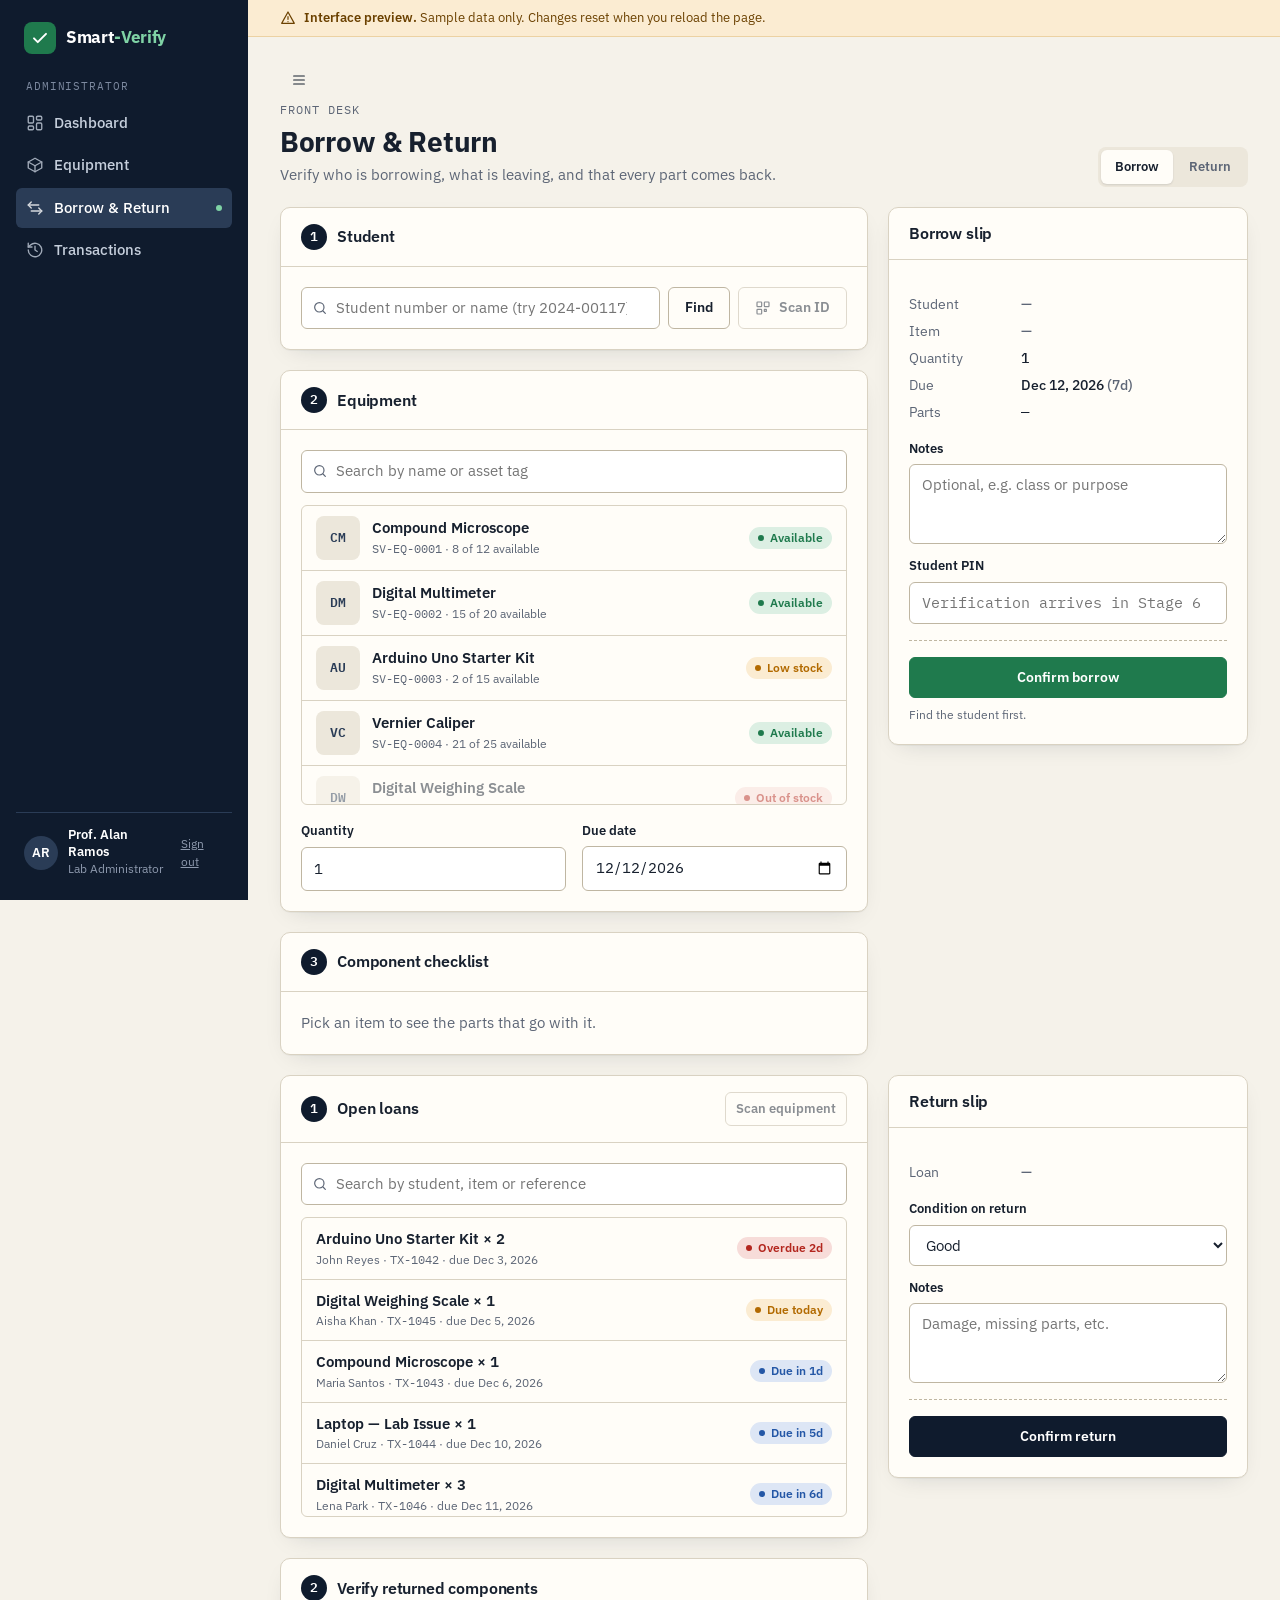
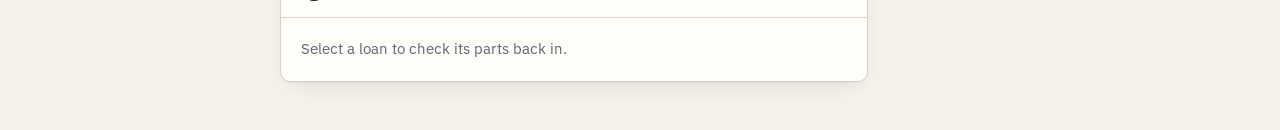
==== borrow.html @ 29c03473 "Initial commit via Netlify [skip ci]" ====
<!doctype html>
<html lang="en">
<head>
  <meta charset="utf-8">
  <meta name="viewport" content="width=device-width, initial-scale=1">
  <title>Borrow &amp; Return · Smart-Verify</title>
  <link rel="preconnect" href="https://fonts.googleapis.com">
  <link rel="preconnect" href="https://fonts.gstatic.com" crossorigin>
  <link rel="stylesheet" href="https://fonts.googleapis.com/css2?family=IBM+Plex+Mono:wght@400;500;600&family=IBM+Plex+Sans:wght@400;500;600;700&display=swap">
  <link rel="stylesheet" href="css/styles.css">
</head>
<body>
  <div class="app">
    <aside class="sidebar" id="sidebar"></aside>

    <div class="main">
      <header class="page-head">
        <div>
          <button class="btn btn-ghost btn-sm menu-toggle" type="button" aria-label="Open menu"></button>
          <p class="eyebrow">Front desk</p>
          <h1>Borrow &amp; Return</h1>
          <p>Verify who is borrowing, what is leaving, and that every part comes back.</p>
        </div>
        <div class="segmented" role="tablist" aria-label="Mode">
          <button type="button" role="tab" aria-selected="true" data-mode="borrow">Borrow</button>
          <button type="button" role="tab" aria-selected="false" data-mode="return">Return</button>
        </div>
      </header>

      <main class="content">
        <!-- BORROW -->
        <section class="workflow" id="borrow-panel" role="tabpanel">
          <div class="steps">
            <div class="card">
              <div class="card-head"><div class="title-row"><span class="step-num">1</span><h2>Student</h2></div></div>
              <div class="card-body">
                <div class="lookup-row">
                  <div class="input-icon">
                    <svg viewBox="0 0 24 24" fill="none" stroke="currentColor" stroke-width="1.8" stroke-linecap="round" aria-hidden="true"><circle cx="11" cy="11" r="7"/><path d="M20 20l-3.5-3.5"/></svg>
                    <label class="visually-hidden" for="student-search">Student number or name</label>
                    <input class="input" id="student-search" list="student-options" placeholder="Student number or name (try 2024-00117)" autocomplete="off">
                    <datalist id="student-options"></datalist>
                  </div>
                  <button class="btn" type="button" id="find-student">Find</button>
                  <button class="btn" type="button" disabled title="QR scanning arrives in Stage 6">
                    <svg viewBox="0 0 24 24" fill="none" stroke="currentColor" stroke-width="1.8" stroke-linecap="round" stroke-linejoin="round" aria-hidden="true"><rect x="3" y="3" width="7" height="7" rx="1"/><rect x="14" y="3" width="7" height="7" rx="1"/><rect x="3" y="14" width="7" height="7" rx="1"/><path d="M14 14h3v3h-3z"/></svg>
                    Scan ID
                  </button>
                </div>
                <div id="student-result"></div>
              </div>
            </div>

            <div class="card">
              <div class="card-head"><div class="title-row"><span class="step-num">2</span><h2>Equipment</h2></div></div>
              <div class="card-body">
                <div class="input-icon">
                  <svg viewBox="0 0 24 24" fill="none" stroke="currentColor" stroke-width="1.8" stroke-linecap="round" aria-hidden="true"><circle cx="11" cy="11" r="7"/><path d="M20 20l-3.5-3.5"/></svg>
                  <label class="visually-hidden" for="equip-search">Search equipment</label>
                  <input class="input" id="equip-search" placeholder="Search by name or asset tag" autocomplete="off">
                </div>
                <div class="pick-list"><ul class="list" id="equip-pick" role="listbox" aria-label="Equipment"></ul></div>
                <div class="form-grid" style="margin-top:16px">
                  <div class="field">
                    <label for="qty">Quantity</label>
                    <input class="input mono" id="qty" type="number" min="1" value="1">
                  </div>
                  <div class="field">
                    <label for="due">Due date</label>
                    <input class="input" id="due" type="date">
                  </div>
                </div>
              </div>
            </div>

            <div class="card">
              <div class="card-head"><div class="title-row"><span class="step-num">3</span><h2>Component checklist</h2></div><span class="muted" id="check-count"></span></div>
              <div class="card-body">
                <p class="muted" id="checklist-empty">Pick an item to see the parts that go with it.</p>
                <ul class="checklist" id="checklist-out"></ul>
              </div>
            </div>
          </div>

          <aside class="card summary">
            <div class="card-head"><h2>Borrow slip</h2></div>
            <div class="card-body">
              <dl class="kv" id="slip"></dl>
              <div class="field" style="margin-top:16px">
                <label for="notes">Notes</label>
                <textarea class="textarea" id="notes" placeholder="Optional, e.g. class or purpose"></textarea>
              </div>
              <div class="field" style="margin-top:12px">
                <label for="pin">Student PIN</label>
                <input class="input mono" id="pin" type="password" inputmode="numeric" placeholder="Verification arrives in Stage 6" disabled>
              </div>
              <div class="ticket">
                <button class="btn btn-green btn-block" type="button" id="confirm-borrow">Confirm borrow</button>
                <p class="hint muted" id="borrow-hint" style="margin-top:8px;font-size:12px"></p>
              </div>
            </div>
          </aside>
        </section>

        <!-- RETURN -->
        <section class="workflow" id="return-panel" role="tabpanel" hidden>
          <div class="steps">
            <div class="card">
              <div class="card-head">
                <div class="title-row"><span class="step-num">1</span><h2>Open loans</h2></div>
                <button class="btn btn-sm" type="button" disabled title="QR scanning arrives in Stage 6">Scan equipment</button>
              </div>
              <div class="card-body">
                <div class="input-icon">
                  <svg viewBox="0 0 24 24" fill="none" stroke="currentColor" stroke-width="1.8" stroke-linecap="round" aria-hidden="true"><circle cx="11" cy="11" r="7"/><path d="M20 20l-3.5-3.5"/></svg>
                  <label class="visually-hidden" for="loan-search">Search loans</label>
                  <input class="input" id="loan-search" placeholder="Search by student, item or reference" autocomplete="off">
                </div>
                <div class="pick-list"><ul class="list" id="loan-pick" role="listbox" aria-label="Open loans"></ul></div>
              </div>
            </div>

            <div class="card">
              <div class="card-head"><div class="title-row"><span class="step-num">2</span><h2>Verify returned components</h2></div><span class="muted" id="return-count"></span></div>
              <div class="card-body">
                <p class="muted" id="return-empty">Select a loan to check its parts back in.</p>
                <ul class="checklist" id="checklist-in"></ul>
              </div>
            </div>
          </div>

          <aside class="card summary">
            <div class="card-head"><h2>Return slip</h2></div>
            <div class="card-body">
              <dl class="kv" id="return-slip"></dl>
              <div class="field" style="margin-top:16px">
                <label for="return-condition">Condition on return</label>
                <select class="select" id="return-condition"><option>Good</option><option>Fair</option><option>Needs repair</option></select>
              </div>
              <div class="field" style="margin-top:12px">
                <label for="return-notes">Notes</label>
                <textarea class="textarea" id="return-notes" placeholder="Damage, missing parts, etc."></textarea>
              </div>
              <div class="ticket">
                <button class="btn btn-primary btn-block" type="button" id="confirm-return">Confirm return</button>
              </div>
            </div>
          </aside>
        </section>
      </main>
    </div>
  </div>

  <script type="module" src="js/pages/borrow.js"></script>
</body>
</html>
---- css/styles.css ----
/* ==========================================================================
   Smart-Verify — shared stylesheet
   One file for every page. Sections:
   1. Design tokens   2. Base   3. App shell (sidebar + topbar)
   4. Components (buttons, cards, tags, forms, tables, modal, toast)
   5. Page-specific   6. Sign-in page   7. Responsive
   ========================================================================== */

/* 1. Design tokens -------------------------------------------------------- */
:root {
  --ink: #0f1b2d;
  --ink-2: #1b2a40;
  --ink-3: #2a3c56;
  --paper: #f5f2ea;
  --paper-2: #ece7db;
  --card: #fffdf8;
  --line: #d9d2c2;
  --line-strong: #bfb6a2;
  --text: #17202e;
  --muted: #5d6676;

  --green: #1f7a4d;
  --green-soft: #dcefe3;
  --amber: #b26a00;
  --amber-soft: #fbecd2;
  --red: #b3261e;
  --red-soft: #f7dcd9;
  --blue: #2457a6;
  --blue-soft: #dde6f5;

  --radius: 10px;
  --radius-sm: 6px;
  --shadow: 0 1px 0 rgba(15, 27, 45, 0.04), 0 8px 24px -12px rgba(15, 27, 45, 0.18);

  --font-sans: "IBM Plex Sans", system-ui, -apple-system, "Segoe UI", sans-serif;
  --font-mono: "IBM Plex Mono", ui-monospace, "SFMono-Regular", Menlo, monospace;
}

/* 2. Base ------------------------------------------------------------------ */
*,
*::before,
*::after { box-sizing: border-box; }

html, body { margin: 0; }

body {
  font-family: var(--font-sans);
  font-size: 15px;
  line-height: 1.5;
  color: var(--text);
  background: var(--paper);
  -webkit-font-smoothing: antialiased;
}

h1, h2, h3, h4 { margin: 0; line-height: 1.2; letter-spacing: -0.01em; }
p { margin: 0; }
a { color: var(--blue); }
img { max-width: 100%; display: block; }
button, input, select, textarea { font: inherit; color: inherit; }

.mono { font-family: var(--font-mono); }
.muted { color: var(--muted); }
.visually-hidden {
  position: absolute; width: 1px; height: 1px; overflow: hidden;
  clip: rect(0 0 0 0); white-space: nowrap;
}

:focus-visible { outline: 2px solid var(--blue); outline-offset: 2px; }

/* 3. App shell ------------------------------------------------------------- */
.app {
  display: grid;
  grid-template-columns: 248px 1fr;
  min-height: 100vh;
}

.sidebar {
  background: var(--ink);
  color: #d6dde8;
  padding: 22px 16px;
  display: flex;
  flex-direction: column;
  gap: 24px;
  position: sticky;
  top: 0;
  height: 100vh;
}

.brand {
  display: flex;
  align-items: center;
  gap: 10px;
  color: #fff;
  text-decoration: none;
  padding: 0 8px;
}
.brand-mark {
  width: 32px; height: 32px;
  border-radius: 8px;
  background: var(--green);
  display: grid; place-items: center;
  flex-shrink: 0;
}
.brand-mark svg { width: 18px; height: 18px; }
.brand-name { font-weight: 700; font-size: 17px; letter-spacing: -0.02em; }
.brand-name span { color: #7fd3a5; }

.nav { display: flex; flex-direction: column; gap: 2px; }
.nav-label {
  font-family: var(--font-mono);
  font-size: 11px;
  text-transform: uppercase;
  letter-spacing: 0.08em;
  color: #7d8aa0;
  padding: 0 10px 6px;
}
.nav a {
  display: flex;
  align-items: center;
  gap: 10px;
  padding: 9px 10px;
  border-radius: var(--radius-sm);
  color: #c6cfdc;
  text-decoration: none;
  font-weight: 500;
}
.nav a svg { width: 18px; height: 18px; opacity: 0.8; }
.nav a:hover { background: var(--ink-2); color: #fff; }
.nav a[aria-current="page"] { background: var(--ink-3); color: #fff; }
.nav a[aria-current="page"]::after {
  content: ""; margin-left: auto;
  width: 6px; height: 6px; border-radius: 50%; background: #7fd3a5;
}

.sidebar-foot {
  margin-top: auto;
  border-top: 1px solid var(--ink-3);
  padding: 14px 8px 0;
  display: flex;
  align-items: center;
  gap: 10px;
}
.avatar {
  width: 34px; height: 34px; border-radius: 50%;
  background: var(--ink-3); color: #fff;
  display: grid; place-items: center;
  font-weight: 600; font-size: 13px; flex-shrink: 0;
}
.sidebar-foot .who { font-size: 13px; line-height: 1.3; min-width: 0; }
.sidebar-foot .who strong { display: block; color: #fff; font-weight: 600; }
.sidebar-foot .who span { color: #8d99ad; font-size: 12px; }
.sidebar-foot a { margin-left: auto; color: #8d99ad; font-size: 12px; }

.main { min-width: 0; display: flex; flex-direction: column; }

.preview-banner {
  background: var(--amber-soft);
  color: #6b4100;
  border-bottom: 1px solid #ecd2a3;
  padding: 8px 32px;
  font-size: 13px;
  display: flex;
  align-items: center;
  gap: 8px;
}
.preview-banner strong { font-weight: 600; }

.page-head {
  padding: 28px 32px 20px;
  display: flex;
  align-items: flex-end;
  justify-content: space-between;
  gap: 16px;
  flex-wrap: wrap;
}
.eyebrow {
  font-family: var(--font-mono);
  font-size: 12px;
  text-transform: uppercase;
  letter-spacing: 0.08em;
  color: var(--muted);
  margin-bottom: 6px;
}
.page-head h1 { font-size: 28px; font-weight: 700; }
.page-head p { color: var(--muted); margin-top: 6px; max-width: 60ch; }
.page-actions { display: flex; gap: 8px; flex-wrap: wrap; }

.content { padding: 0 32px 48px; display: grid; gap: 20px; }

.menu-toggle { display: none; }

/* 4. Components ------------------------------------------------------------ */

/* Buttons */
.btn {
  display: inline-flex;
  align-items: center;
  justify-content: center;
  gap: 8px;
  padding: 9px 16px;
  border-radius: var(--radius-sm);
  border: 1px solid var(--line-strong);
  background: var(--card);
  color: var(--text);
  font-weight: 600;
  font-size: 14px;
  cursor: pointer;
  text-decoration: none;
  white-space: nowrap;
  transition: background 0.15s, border-color 0.15s, transform 0.05s;
}
.btn:hover { background: var(--paper-2); }
.btn:active { transform: translateY(1px); }
.btn svg { width: 16px; height: 16px; }
.btn-primary { background: var(--ink); border-color: var(--ink); color: #fff; }
.btn-primary:hover { background: var(--ink-3); }
.btn-green { background: var(--green); border-color: var(--green); color: #fff; }
.btn-green:hover { background: #18643f; }
.btn-danger { color: var(--red); border-color: #e2b4b0; }
.btn-danger:hover { background: var(--red-soft); }
.btn-ghost { background: transparent; border-color: transparent; }
.btn-ghost:hover { background: var(--paper-2); }
.btn-sm { padding: 6px 10px; font-size: 13px; }
.btn-block { width: 100%; }
.btn[disabled] { opacity: 0.5; cursor: not-allowed; }

/* Cards */
.card {
  background: var(--card);
  border: 1px solid var(--line);
  border-radius: var(--radius);
  box-shadow: var(--shadow);
}
.card-head {
  padding: 16px 20px;
  border-bottom: 1px solid var(--line);
  display: flex;
  align-items: center;
  justify-content: space-between;
  gap: 12px;
}
.card-head h2 { font-size: 16px; font-weight: 600; }
.card-body { padding: 20px; }
.card-body.flush { padding: 0; }

/* Tags / status pills */
.tag {
  display: inline-flex;
  align-items: center;
  gap: 6px;
  padding: 2px 9px;
  border-radius: 999px;
  font-size: 12px;
  font-weight: 600;
  white-space: nowrap;
  background: var(--paper-2);
  color: var(--muted);
}
.tag::before { content: ""; width: 6px; height: 6px; border-radius: 50%; background: currentColor; }
.tag.green { background: var(--green-soft); color: var(--green); }
.tag.amber { background: var(--amber-soft); color: var(--amber); }
.tag.red { background: var(--red-soft); color: var(--red); }
.tag.blue { background: var(--blue-soft); color: var(--blue); }
.tag.plain::before { display: none; }

.code-tag {
  font-family: var(--font-mono);
  font-size: 12px;
  padding: 2px 7px;
  border: 1px dashed var(--line-strong);
  border-radius: 4px;
  color: var(--ink-3);
  background: var(--paper);
  white-space: nowrap;
}

/* Stat tiles */
.stats { display: grid; grid-template-columns: repeat(4, minmax(0, 1fr)); gap: 16px; }
.stat { padding: 18px 20px; }
.stat-label { font-size: 13px; color: var(--muted); font-weight: 500; }
.stat-value {
  font-family: var(--font-mono);
  font-size: 32px;
  font-weight: 600;
  margin-top: 6px;
  letter-spacing: -0.02em;
}
.stat-note { font-size: 12px; color: var(--muted); margin-top: 2px; }
.stat.alert .stat-value { color: var(--red); }

/* Forms */
.field { display: grid; gap: 6px; }
.field label, .field .label { font-size: 13px; font-weight: 600; }
.field .hint { font-size: 12px; color: var(--muted); }
.input, .select, .textarea {
  width: 100%;
  padding: 9px 12px;
  border: 1px solid var(--line-strong);
  border-radius: var(--radius-sm);
  background: #fff;
}
.input:focus, .select:focus, .textarea:focus {
  outline: none;
  border-color: var(--blue);
  box-shadow: 0 0 0 3px var(--blue-soft);
}
.textarea { min-height: 80px; resize: vertical; }
.form-grid { display: grid; grid-template-columns: repeat(2, minmax(0, 1fr)); gap: 16px; }
.form-grid .span-2 { grid-column: span 2; }

.input-icon { position: relative; }
.input-icon svg {
  position: absolute; left: 11px; top: 50%; transform: translateY(-50%);
  width: 16px; height: 16px; color: var(--muted); pointer-events: none;
}
.input-icon .input { padding-left: 34px; }

.toolbar { display: flex; gap: 10px; flex-wrap: wrap; align-items: center; }
.toolbar .input-icon { flex: 1 1 260px; }
.toolbar .select { width: auto; min-width: 160px; }

/* Segmented control */
.segmented {
  display: inline-flex;
  background: var(--paper-2);
  border-radius: 8px;
  padding: 3px;
  gap: 2px;
}
.segmented button {
  border: 0;
  background: transparent;
  padding: 7px 14px;
  border-radius: 6px;
  font-weight: 600;
  font-size: 13px;
  color: var(--muted);
  cursor: pointer;
}
.segmented button[aria-pressed="true"],
.segmented button[aria-selected="true"] {
  background: var(--card);
  color: var(--text);
  box-shadow: 0 1px 2px rgba(15, 27, 45, 0.12);
}

/* Checklist */
.checklist { list-style: none; margin: 0; padding: 0; display: grid; gap: 6px; }
.checklist label {
  display: flex;
  align-items: center;
  gap: 10px;
  padding: 9px 12px;
  border: 1px solid var(--line);
  border-radius: var(--radius-sm);
  background: #fff;
  cursor: pointer;
}
.checklist input { width: 16px; height: 16px; accent-color: var(--green); }
.checklist label:has(input:checked) { border-color: #a9d6bc; background: var(--green-soft); }

/* Tables */
.table-wrap { overflow-x: auto; }
.table { width: 100%; border-collapse: collapse; font-size: 14px; }
.table th {
  text-align: left;
  font-family: var(--font-mono);
  font-size: 11px;
  font-weight: 500;
  text-transform: uppercase;
  letter-spacing: 0.06em;
  color: var(--muted);
  padding: 10px 20px;
  border-bottom: 1px solid var(--line);
  background: var(--paper);
  white-space: nowrap;
}
.table td { padding: 12px 20px; border-bottom: 1px solid var(--line); vertical-align: middle; }
.table tr:last-child td { border-bottom: 0; }
.table tbody tr:hover { background: #faf7ef; }
.cell-main { font-weight: 600; }
.cell-sub { font-size: 12px; color: var(--muted); }

/* Lists */
.list { list-style: none; margin: 0; padding: 0; }
.list li {
  display: flex;
  align-items: center;
  gap: 12px;
  padding: 12px 20px;
  border-bottom: 1px solid var(--line);
}
.list li:last-child { border-bottom: 0; }
.list .grow { flex: 1; min-width: 0; }

.empty {
  padding: 36px 20px;
  text-align: center;
  color: var(--muted);
}

/* Equipment thumbnails (initials when no photo) */
.thumb {
  width: 44px; height: 44px; border-radius: 8px;
  background: var(--paper-2);
  display: grid; place-items: center;
  font-family: var(--font-mono);
  font-weight: 600; font-size: 13px; color: var(--ink-3);
  flex-shrink: 0;
  overflow: hidden;
}
.thumb img { width: 100%; height: 100%; object-fit: cover; }

/* Modal (native <dialog>) */
dialog.modal {
  border: 0;
  padding: 0;
  border-radius: 14px;
  width: min(640px, calc(100vw - 32px));
  max-height: calc(100vh - 48px);
  background: var(--card);
  color: var(--text);
  box-shadow: 0 30px 80px -20px rgba(15, 27, 45, 0.45);
}
dialog.modal::backdrop { background: rgba(15, 27, 45, 0.45); }
.modal-head {
  padding: 18px 22px;
  border-bottom: 1px solid var(--line);
  display: flex; align-items: center; justify-content: space-between; gap: 12px;
}
.modal-head h2 { font-size: 18px; }
.modal-body { padding: 22px; display: grid; gap: 16px; }
.modal-foot {
  padding: 14px 22px;
  border-top: 1px solid var(--line);
  display: flex; justify-content: flex-end; gap: 8px;
  background: var(--paper);
}
.icon-btn {
  border: 0; background: transparent; cursor: pointer;
  width: 32px; height: 32px; border-radius: 6px;
  display: grid; place-items: center; color: var(--muted);
}
.icon-btn:hover { background: var(--paper-2); color: var(--text); }
.icon-btn svg { width: 18px; height: 18px; }

/* Toast */
.toast-stack {
  position: fixed; bottom: 20px; right: 20px;
  display: grid; gap: 8px; z-index: 100;
}
.toast {
  background: var(--ink);
  color: #fff;
  padding: 12px 16px;
  border-radius: 8px;
  font-size: 14px;
  box-shadow: var(--shadow);
  max-width: 360px;
  animation: toast-in 0.2s ease-out;
}
.toast.success { border-left: 4px solid #7fd3a5; }
.toast.error { border-left: 4px solid #f28b82; }
@keyframes toast-in { from { opacity: 0; transform: translateY(8px); } }

/* 5. Page-specific --------------------------------------------------------- */

/* Dashboard */
.grid-2 { display: grid; grid-template-columns: 1.4fr 1fr; gap: 20px; align-items: start; }
.quick-actions { display: grid; grid-template-columns: repeat(3, 1fr); gap: 12px; }
.quick-action {
  display: grid; gap: 4px;
  padding: 16px;
  border: 1px solid var(--line);
  border-radius: var(--radius);
  background: var(--card);
  text-decoration: none;
  color: var(--text);
  transition: border-color 0.15s, transform 0.15s;
}
.quick-action:hover { border-color: var(--ink); transform: translateY(-1px); }
.quick-action strong { font-size: 14px; }
.quick-action span { font-size: 12px; color: var(--muted); }
.quick-action svg { width: 22px; height: 22px; color: var(--green); margin-bottom: 6px; }

.meter { height: 6px; background: var(--paper-2); border-radius: 999px; overflow: hidden; width: 90px; }
.meter > i { display: block; height: 100%; background: var(--green); border-radius: inherit; }
.meter.low > i { background: var(--amber); }
.meter.empty-stock > i { background: var(--red); }

/* Equipment grid */
.equip-grid {
  display: grid;
  grid-template-columns: repeat(auto-fill, minmax(240px, 1fr));
  gap: 16px;
}
.equip-card {
  display: flex; flex-direction: column;
  overflow: hidden;
  cursor: pointer;
  text-align: left;
  padding: 0;
  transition: border-color 0.15s, transform 0.15s;
}
.equip-card:hover { border-color: var(--ink-3); transform: translateY(-2px); }
.equip-photo {
  aspect-ratio: 16 / 10;
  background:
    repeating-linear-gradient(135deg, transparent 0 10px, rgba(15,27,45,0.035) 10px 11px),
    var(--paper-2);
  display: grid; place-items: center;
  font-family: var(--font-mono);
  font-size: 28px; font-weight: 600; color: var(--line-strong);
  position: relative;
}
.equip-photo img { width: 100%; height: 100%; object-fit: cover; position: absolute; inset: 0; }
.equip-photo .tag { position: absolute; top: 10px; left: 10px; }
.equip-info { padding: 14px 16px 16px; display: grid; gap: 8px; flex: 1; }
.equip-info h3 { font-size: 15px; font-weight: 600; }
.equip-meta { display: flex; justify-content: space-between; align-items: center; gap: 8px; font-size: 13px; color: var(--muted); }
.qty { font-family: var(--font-mono); font-weight: 600; color: var(--text); }

.result-count { font-size: 13px; color: var(--muted); }

/* Detail modal */
.detail-hero { display: grid; grid-template-columns: 160px 1fr; gap: 18px; align-items: start; }
.detail-hero .equip-photo { border-radius: var(--radius); aspect-ratio: 1; }
.kv { display: grid; grid-template-columns: 120px 1fr; gap: 6px 12px; font-size: 14px; }
.kv dt { color: var(--muted); }
.kv dd { margin: 0; font-weight: 500; }
.stepper { display: inline-flex; align-items: center; border: 1px solid var(--line-strong); border-radius: var(--radius-sm); overflow: hidden; }
.stepper button { border: 0; background: var(--paper); width: 34px; height: 34px; cursor: pointer; font-size: 18px; }
.stepper button:hover { background: var(--paper-2); }
.stepper output { min-width: 48px; text-align: center; font-family: var(--font-mono); font-weight: 600; }

.photo-drop {
  border: 1.5px dashed var(--line-strong);
  border-radius: var(--radius);
  padding: 16px;
  display: flex; align-items: center; gap: 14px;
  background: var(--paper);
}
.photo-drop .thumb { width: 64px; height: 64px; }

.chip-input { display: flex; flex-wrap: wrap; gap: 6px; }
.chip {
  display: inline-flex; align-items: center; gap: 6px;
  padding: 4px 6px 4px 10px;
  background: var(--paper-2);
  border-radius: 999px; font-size: 13px;
}
.chip button { border: 0; background: transparent; cursor: pointer; color: var(--muted); padding: 0 4px; font-size: 14px; }

/* Borrow / return */
.workflow { display: grid; grid-template-columns: 1fr 360px; gap: 20px; align-items: start; }
.steps { display: grid; gap: 20px; }
.step-num {
  width: 26px; height: 26px; border-radius: 50%;
  background: var(--ink); color: #fff;
  display: grid; place-items: center;
  font-family: var(--font-mono); font-size: 13px; font-weight: 600;
  flex-shrink: 0;
}
.card-head .title-row { display: flex; align-items: center; gap: 10px; }
.lookup-row { display: flex; gap: 8px; }
.lookup-row .input-icon { flex: 1; }

.person {
  display: flex; align-items: center; gap: 12px;
  padding: 12px 14px;
  border: 1px solid #a9d6bc;
  background: var(--green-soft);
  border-radius: var(--radius-sm);
  margin-top: 12px;
}
.person .avatar { background: var(--green); }

.pick-list { max-height: 300px; overflow-y: auto; border: 1px solid var(--line); border-radius: var(--radius-sm); margin-top: 12px; }
.pick-list .list li { cursor: pointer; padding: 10px 14px; }
.pick-list .list li:hover { background: #faf7ef; }
.pick-list .list li[aria-selected="true"] { background: var(--blue-soft); }
.pick-list .list li[aria-disabled="true"] { opacity: 0.5; cursor: not-allowed; }

.summary { position: sticky; top: 20px; }
.summary .kv { grid-template-columns: 100px 1fr; }
.ticket {
  border-top: 1px dashed var(--line-strong);
  margin-top: 16px; padding-top: 16px;
}

/* Student portal */
.loan-cards { display: grid; grid-template-columns: repeat(auto-fill, minmax(280px, 1fr)); gap: 16px; }
.loan-card { padding: 18px; display: grid; gap: 12px; }
.loan-card .due { font-family: var(--font-mono); font-size: 22px; font-weight: 600; }
.loan-card.overdue { border-color: #e2b4b0; }
.loan-card.overdue .due { color: var(--red); }

.id-card {
  background: var(--ink);
  color: #fff;
  border-radius: 14px;
  padding: 20px;
  display: grid;
  grid-template-columns: 1fr auto;
  gap: 16px;
  align-items: center;
}
.id-card .eyebrow { color: #8d99ad; }
.id-card h2 { font-size: 20px; }
.id-card .mono { color: #7fd3a5; }
.qr-placeholder {
  width: 92px; height: 92px; border-radius: 8px;
  background:
    linear-gradient(90deg, #fff 50%, transparent 0) 0 0 / 12px 12px,
    linear-gradient(#fff 50%, transparent 0) 0 0 / 12px 12px,
    #e9edf3;
  background-blend-mode: difference;
  border: 6px solid #fff;
  opacity: 0.9;
}

/* 6. Sign-in page ---------------------------------------------------------- */
.auth {
  min-height: 100vh;
  display: grid;
  grid-template-columns: 1.1fr 1fr;
}
.auth-brand {
  background: var(--ink);
  color: #d6dde8;
  padding: 40px 56px;
  display: flex; flex-direction: column;
  position: relative; overflow: hidden;
}
.auth-brand::after {
  content: "";
  position: absolute; inset: auto -120px -120px auto;
  width: 420px; height: 420px; border-radius: 50%;
  border: 1px solid var(--ink-3);
  box-shadow: 0 0 0 60px rgba(42, 60, 86, 0.25), 0 0 0 120px rgba(42, 60, 86, 0.15);
}
.auth-hero { margin: auto 0; max-width: 480px; position: relative; z-index: 1; }
.auth-hero h1 { color: #fff; font-size: 44px; font-weight: 700; letter-spacing: -0.03em; }
.auth-hero h1 em { font-style: normal; color: #7fd3a5; }
.auth-hero p { margin-top: 16px; font-size: 17px; color: #aeb9ca; }
.auth-points { list-style: none; padding: 0; margin: 32px 0 0; display: grid; gap: 14px; }
.auth-points li { display: flex; gap: 12px; align-items: flex-start; }
.auth-points svg { width: 20px; height: 20px; color: #7fd3a5; flex-shrink: 0; margin-top: 2px; }
.auth-points strong { color: #fff; display: block; font-weight: 600; }
.auth-points span { font-size: 14px; color: #aeb9ca; }
.auth-foot { font-size: 12px; color: #7d8aa0; font-family: var(--font-mono); position: relative; z-index: 1; }

.auth-panel { display: grid; place-items: center; padding: 40px 24px; }
.auth-card { width: min(400px, 100%); display: grid; gap: 22px; }
.auth-card h2 { font-size: 24px; }
.auth-card form { display: grid; gap: 16px; }
.auth-note {
  font-size: 13px;
  background: var(--amber-soft);
  color: #6b4100;
  padding: 12px 14px;
  border-radius: var(--radius-sm);
  border: 1px solid #ecd2a3;
}
.divider {
  display: flex; align-items: center; gap: 12px;
  font-size: 12px; color: var(--muted); font-family: var(--font-mono);
  text-transform: uppercase; letter-spacing: 0.06em;
}
.divider::before, .divider::after { content: ""; flex: 1; height: 1px; background: var(--line); }
.preview-links { display: grid; grid-template-columns: 1fr 1fr; gap: 10px; }

/* 7. Responsive ------------------------------------------------------------ */
@media (max-width: 1100px) {
  .stats { grid-template-columns: repeat(2, minmax(0, 1fr)); }
  .grid-2, .workflow { grid-template-columns: 1fr; }
  .summary { position: static; }
}

@media (max-width: 860px) {
  .app { grid-template-columns: 1fr; }
  .sidebar {
    position: fixed; inset: 0 auto 0 0; width: 260px; z-index: 50;
    transform: translateX(-100%); transition: transform 0.2s;
  }
  .sidebar.open { transform: none; box-shadow: 0 0 0 100vmax rgba(15, 27, 45, 0.4); }
  .menu-toggle { display: inline-flex; }
  .page-head, .content { padding-left: 18px; padding-right: 18px; }
  .preview-banner { padding: 8px 18px; }
  .auth { grid-template-columns: 1fr; }
  .auth-brand { padding: 28px 24px; }
  .auth-hero { margin: 32px 0; }
  .auth-hero h1 { font-size: 32px; }
  .auth-brand::after { display: none; }
  .quick-actions { grid-template-columns: 1fr; }
}

@media (max-width: 560px) {
  .stats { grid-template-columns: 1fr 1fr; gap: 10px; }
  .stat-value { font-size: 26px; }
  .form-grid { grid-template-columns: 1fr; }
  .form-grid .span-2 { grid-column: auto; }
  .detail-hero { grid-template-columns: 1fr; }
  .detail-hero .equip-photo { aspect-ratio: 16 / 10; }
  .table th, .table td { padding: 10px 14px; }
}
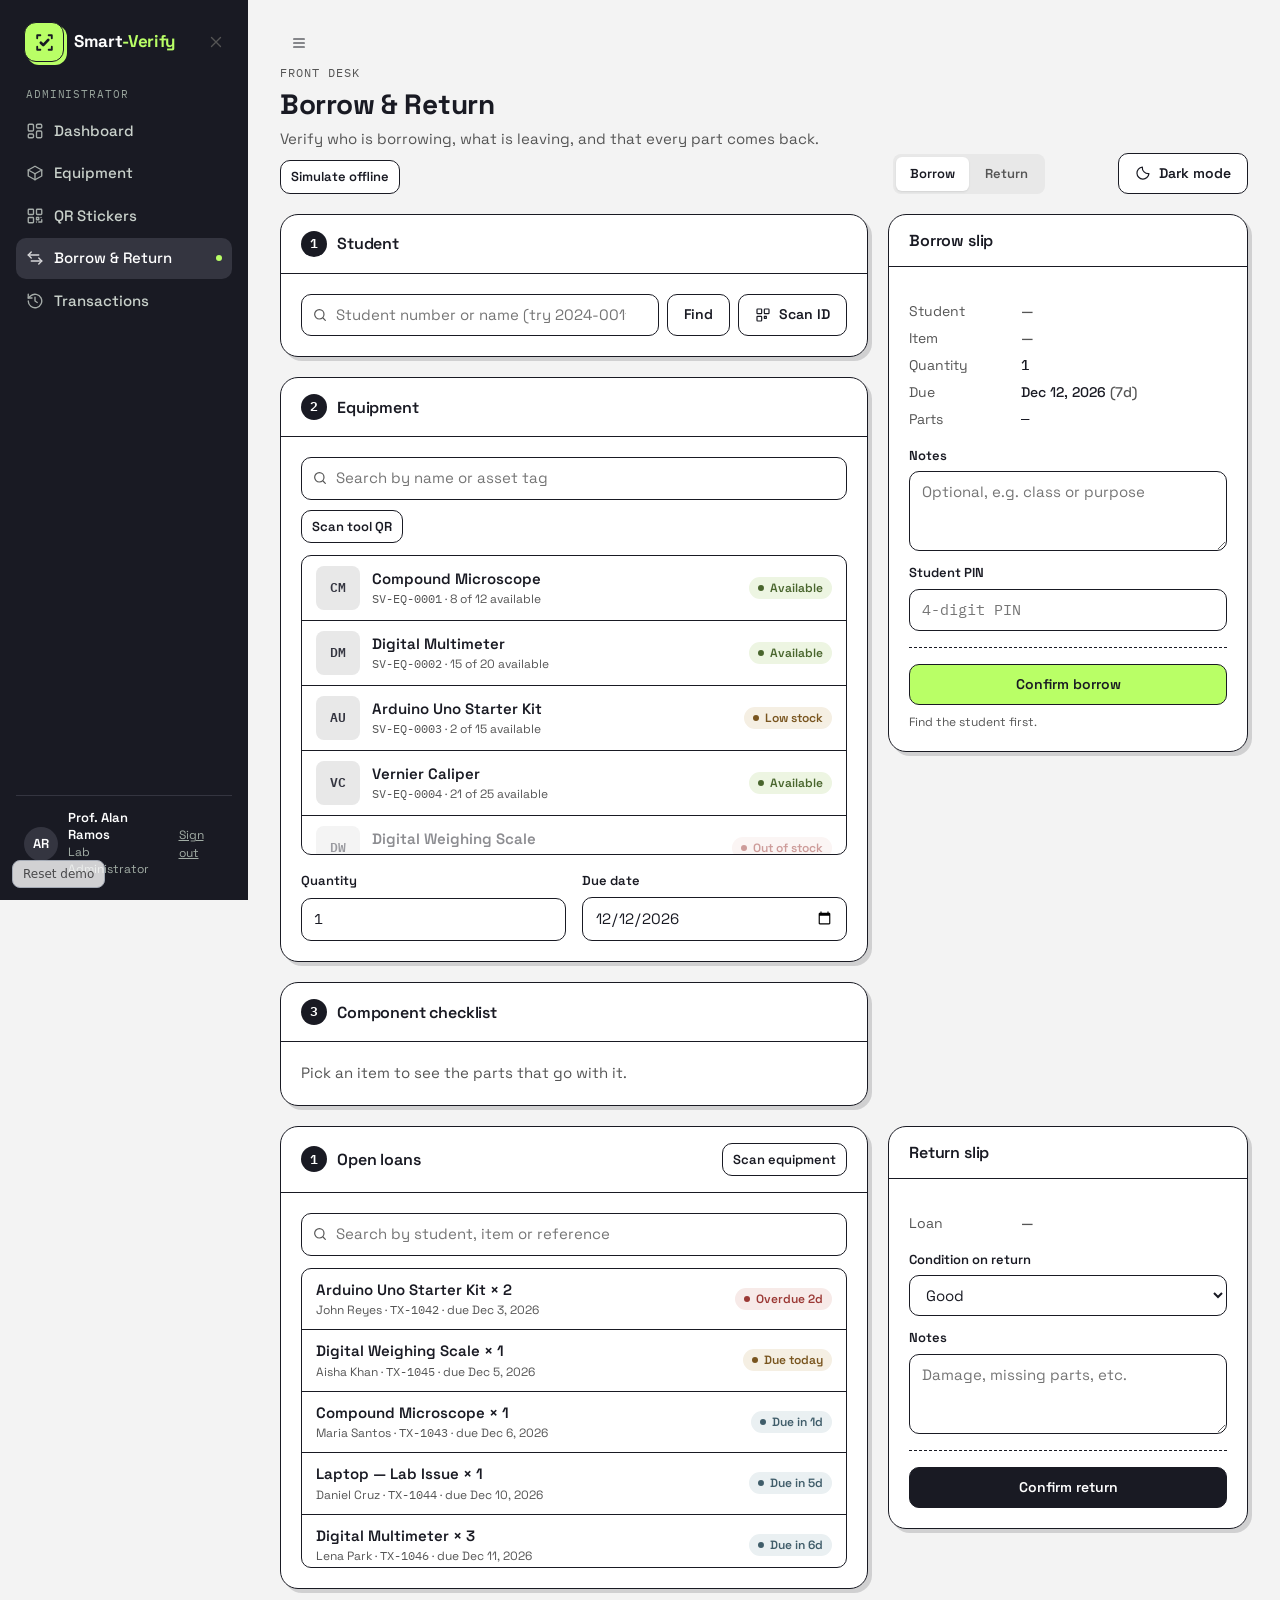
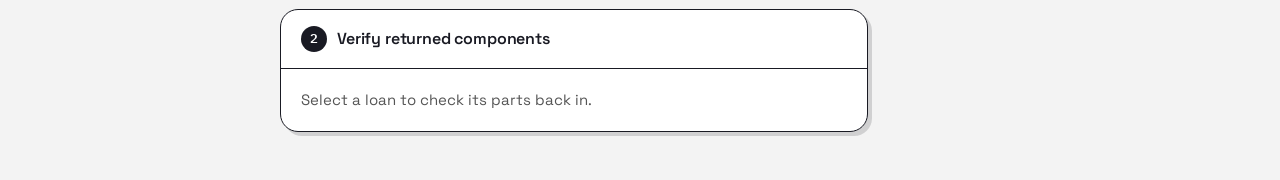
==== commit ca87c42f: "Updated theme, fixes, and release notes" ====
--- a/borrow.html
+++ b/borrow.html
@@ -6,7 +6,7 @@
   <title>Borrow &amp; Return · Smart-Verify</title>
   <link rel="preconnect" href="https://fonts.googleapis.com">
   <link rel="preconnect" href="https://fonts.gstatic.com" crossorigin>
-  <link rel="stylesheet" href="https://fonts.googleapis.com/css2?family=IBM+Plex+Mono:wght@400;500;600&family=IBM+Plex+Sans:wght@400;500;600;700&display=swap">
+  <link rel="stylesheet" href="https://fonts.googleapis.com/css2?family=IBM+Plex+Mono:wght@400;500;600&family=IBM+Plex+Sans:wght@400;500;600;700&family=Space+Grotesk:wght@400;500;600;700&display=swap">
   <link rel="stylesheet" href="css/styles.css">
 </head>
 <body>
--- a/css/styles.css
+++ b/css/styles.css
@@ -8,32 +8,67 @@
 
 /* 1. Design tokens -------------------------------------------------------- */
 :root {
-  --ink: #0f1b2d;
-  --ink-2: #1b2a40;
-  --ink-3: #2a3c56;
-  --paper: #f5f2ea;
-  --paper-2: #ece7db;
-  --card: #fffdf8;
-  --line: #d9d2c2;
-  --line-strong: #bfb6a2;
-  --text: #17202e;
-  --muted: #5d6676;
-
-  --green: #1f7a4d;
-  --green-soft: #dcefe3;
-  --amber: #b26a00;
-  --amber-soft: #fbecd2;
-  --red: #b3261e;
-  --red-soft: #f7dcd9;
-  --blue: #2457a6;
-  --blue-soft: #dde6f5;
-
-  --radius: 10px;
-  --radius-sm: 6px;
-  --shadow: 0 1px 0 rgba(15, 27, 45, 0.04), 0 8px 24px -12px rgba(15, 27, 45, 0.18);
-
-  --font-sans: "IBM Plex Sans", system-ui, -apple-system, "Segoe UI", sans-serif;
+  color-scheme: light;
+  --ink: #191a23;
+  --ink-2: #252630;
+  --ink-3: #343540;
+  --paper: #f3f3f3;
+  --paper-2: #e8e8e8;
+  --card: #ffffff;
+  --line: #191a23;
+  --line-strong: #191a23;
+  --text: #191a23;
+  --muted: #555555;
+
+  --accent: #b9ff66;
+  --green: #49652d;
+  --green-soft: #edf5e2;
+  --green-border: #9bbd72;
+  --amber: #79551f;
+  --amber-soft: #f5efe3;
+  --red: #9b3935;
+  --red-soft: #f7eae8;
+  --blue: #405d6a;
+  --blue-soft: #eaf0f2;
+  --notice-text: #725627;
+  --notice-border: #e8ddc8;
+  --table-hover: #f3f3f3;
+
+  --radius: 18px;
+  --radius-sm: 10px;
+  --shadow: 4px 4px 0 rgba(25, 26, 35, 0.16);
+
+  --font-sans: "Space Grotesk", "IBM Plex Sans", system-ui, -apple-system, "Segoe UI", sans-serif;
   --font-mono: "IBM Plex Mono", ui-monospace, "SFMono-Regular", Menlo, monospace;
+}
+
+:root[data-theme="dark"] {
+  color-scheme: dark;
+  --ink: #191a23;
+  --ink-2: #222430;
+  --ink-3: #343642;
+  --paper: #191a23;
+  --paper-2: #2d2f3a;
+  --card: #222430;
+  --line: #565966;
+  --line-strong: #777a86;
+  --text: #ffffff;
+  --muted: #e5e5e5;
+
+  --green: #b9ff66;
+  --green-soft: #343d2b;
+  --green-border: #6c8d46;
+  --amber: #f0c36e;
+  --amber-soft: #443a29;
+  --red: #ff9a91;
+  --red-soft: #482f32;
+  --blue: #a9d5e6;
+  --blue-soft: #2c3c43;
+  --notice-text: #f2d9a8;
+  --notice-border: #6f5d3c;
+  --table-hover: #2d2f3a;
+
+  --shadow: 4px 4px 0 #101116;
 }
 
 /* 2. Base ------------------------------------------------------------------ */
@@ -50,6 +85,7 @@
   color: var(--text);
   background: var(--paper);
   -webkit-font-smoothing: antialiased;
+  transition: background-color 0.2s ease, color 0.2s ease;
 }
 
 h1, h2, h3, h4 { margin: 0; line-height: 1.2; letter-spacing: -0.01em; }
@@ -65,7 +101,7 @@
   clip: rect(0 0 0 0); white-space: nowrap;
 }
 
-:focus-visible { outline: 2px solid var(--blue); outline-offset: 2px; }
+:focus-visible { outline: 2px solid var(--green); outline-offset: 2px; }
 
 /* 3. App shell ------------------------------------------------------------- */
 .app {
@@ -76,7 +112,7 @@
 
 .sidebar {
   background: var(--ink);
-  color: #d6dde8;
+  color: #d8dfda;
   padding: 22px 16px;
   display: flex;
   flex-direction: column;
@@ -94,16 +130,21 @@
   text-decoration: none;
   padding: 0 8px;
 }
+.sidebar-head { display: flex; align-items: center; justify-content: space-between; }
+.sidebar-close { display: none; color: inherit; }
 .brand-mark {
-  width: 32px; height: 32px;
-  border-radius: 8px;
-  background: var(--green);
+  width: 40px; height: 40px;
+  border: 1px solid var(--ink);
+  border-radius: 12px;
+  background: var(--accent);
+  color: var(--ink);
   display: grid; place-items: center;
   flex-shrink: 0;
-}
-.brand-mark svg { width: 18px; height: 18px; }
+  box-shadow: 3px 3px 0 var(--accent);
+}
+.brand-mark svg { width: 25px; height: 25px; }
 .brand-name { font-weight: 700; font-size: 17px; letter-spacing: -0.02em; }
-.brand-name span { color: #7fd3a5; }
+.brand-name span { color: var(--accent); }
 
 .nav { display: flex; flex-direction: column; gap: 2px; }
 .nav-label {
@@ -111,7 +152,7 @@
   font-size: 11px;
   text-transform: uppercase;
   letter-spacing: 0.08em;
-  color: #7d8aa0;
+  color: #98a49c;
   padding: 0 10px 6px;
 }
 .nav a {
@@ -120,7 +161,7 @@
   gap: 10px;
   padding: 9px 10px;
   border-radius: var(--radius-sm);
-  color: #c6cfdc;
+  color: #c9d1cb;
   text-decoration: none;
   font-weight: 500;
 }
@@ -129,7 +170,7 @@
 .nav a[aria-current="page"] { background: var(--ink-3); color: #fff; }
 .nav a[aria-current="page"]::after {
   content: ""; margin-left: auto;
-  width: 6px; height: 6px; border-radius: 50%; background: #7fd3a5;
+  width: 6px; height: 6px; border-radius: 50%; background: var(--accent);
 }
 
 .sidebar-foot {
@@ -148,15 +189,15 @@
 }
 .sidebar-foot .who { font-size: 13px; line-height: 1.3; min-width: 0; }
 .sidebar-foot .who strong { display: block; color: #fff; font-weight: 600; }
-.sidebar-foot .who span { color: #8d99ad; font-size: 12px; }
-.sidebar-foot a { margin-left: auto; color: #8d99ad; font-size: 12px; }
+.sidebar-foot .who span { color: #a2ada5; font-size: 12px; }
+.sidebar-foot a { margin-left: auto; color: #a2ada5; font-size: 12px; }
 
 .main { min-width: 0; display: flex; flex-direction: column; }
 
 .preview-banner {
   background: var(--amber-soft);
-  color: #6b4100;
-  border-bottom: 1px solid #ecd2a3;
+  color: var(--notice-text);
+  border-bottom: 1px solid var(--notice-border);
   padding: 8px 32px;
   font-size: 13px;
   display: flex;
@@ -184,8 +225,11 @@
 .page-head h1 { font-size: 28px; font-weight: 700; }
 .page-head p { color: var(--muted); margin-top: 6px; max-width: 60ch; }
 .page-actions { display: flex; gap: 8px; flex-wrap: wrap; }
+.theme-toggle { flex-shrink: 0; }
+.theme-toggle svg { width: 16px; height: 16px; }
 
 .content { padding: 0 32px 48px; display: grid; gap: 20px; }
+.content > * { min-width: 0; }
 
 .menu-toggle { display: none; }
 
@@ -214,9 +258,9 @@
 .btn svg { width: 16px; height: 16px; }
 .btn-primary { background: var(--ink); border-color: var(--ink); color: #fff; }
 .btn-primary:hover { background: var(--ink-3); }
-.btn-green { background: var(--green); border-color: var(--green); color: #fff; }
-.btn-green:hover { background: #18643f; }
-.btn-danger { color: var(--red); border-color: #e2b4b0; }
+.btn-green { background: var(--accent); border-color: var(--ink); color: var(--ink); }
+.btn-green:hover { background: #a7ee53; }
+.btn-danger { color: var(--red); border-color: var(--line-strong); }
 .btn-danger:hover { background: var(--red-soft); }
 .btn-ghost { background: transparent; border-color: transparent; }
 .btn-ghost:hover { background: var(--paper-2); }
@@ -230,6 +274,7 @@
   border: 1px solid var(--line);
   border-radius: var(--radius);
   box-shadow: var(--shadow);
+  transition: background-color 0.2s ease, border-color 0.2s ease, color 0.2s ease;
 }
 .card-head {
   padding: 16px 20px;
@@ -290,6 +335,10 @@
 
 /* Forms */
 .field { display: grid; gap: 6px; }
+#custom-category-field[hidden] { display: none; }
+#qr-queue-field[hidden] { display: none; }
+.checkbox-field { display: flex; align-items: center; gap: 10px; cursor: pointer; }
+.checkbox-field input { width: 16px; height: 16px; accent-color: var(--green); }
 .field label, .field .label { font-size: 13px; font-weight: 600; }
 .field .hint { font-size: 12px; color: var(--muted); }
 .input, .select, .textarea {
@@ -297,11 +346,11 @@
   padding: 9px 12px;
   border: 1px solid var(--line-strong);
   border-radius: var(--radius-sm);
-  background: #fff;
+  background: var(--card);
 }
 .input:focus, .select:focus, .textarea:focus {
   outline: none;
-  border-color: var(--blue);
+  border-color: var(--green);
   box-shadow: 0 0 0 3px var(--blue-soft);
 }
 .textarea { min-height: 80px; resize: vertical; }
@@ -341,7 +390,7 @@
 .segmented button[aria-selected="true"] {
   background: var(--card);
   color: var(--text);
-  box-shadow: 0 1px 2px rgba(15, 27, 45, 0.12);
+  box-shadow: 0 1px 2px rgba(32, 40, 36, 0.1);
 }
 
 /* Checklist */
@@ -353,11 +402,11 @@
   padding: 9px 12px;
   border: 1px solid var(--line);
   border-radius: var(--radius-sm);
-  background: #fff;
+  background: var(--card);
   cursor: pointer;
 }
 .checklist input { width: 16px; height: 16px; accent-color: var(--green); }
-.checklist label:has(input:checked) { border-color: #a9d6bc; background: var(--green-soft); }
+.checklist label:has(input:checked) { border-color: var(--green-border); background: var(--green-soft); }
 
 /* Tables */
 .table-wrap { overflow-x: auto; }
@@ -377,7 +426,7 @@
 }
 .table td { padding: 12px 20px; border-bottom: 1px solid var(--line); vertical-align: middle; }
 .table tr:last-child td { border-bottom: 0; }
-.table tbody tr:hover { background: #faf7ef; }
+.table tbody tr:hover { background: var(--table-hover); }
 .cell-main { font-weight: 600; }
 .cell-sub { font-size: 12px; color: var(--muted); }
 
@@ -420,9 +469,9 @@
   max-height: calc(100vh - 48px);
   background: var(--card);
   color: var(--text);
-  box-shadow: 0 30px 80px -20px rgba(15, 27, 45, 0.45);
-}
-dialog.modal::backdrop { background: rgba(15, 27, 45, 0.45); }
+  box-shadow: 0 30px 80px -20px rgba(32, 40, 36, 0.3);
+}
+dialog.modal::backdrop { background: rgba(32, 40, 36, 0.4); }
 .modal-head {
   padding: 18px 22px;
   border-bottom: 1px solid var(--line);
@@ -459,15 +508,33 @@
   max-width: 360px;
   animation: toast-in 0.2s ease-out;
 }
-.toast.success { border-left: 4px solid #7fd3a5; }
-.toast.error { border-left: 4px solid #f28b82; }
+.toast.success { border-left: 4px solid var(--accent); }
+.toast.error { border-left: 4px solid #d8958e; }
 @keyframes toast-in { from { opacity: 0; transform: translateY(8px); } }
 
+.undo-bar {
+  position: fixed;
+  left: 50%;
+  bottom: 20px;
+  transform: translateX(-50%);
+  z-index: 60;
+  display: flex;
+  align-items: center;
+  gap: 12px;
+  padding: 10px 14px;
+  border-radius: var(--radius-sm);
+  background: var(--ink);
+  color: #fff;
+  font-size: 14px;
+  box-shadow: var(--shadow);
+}
+#undo-bar[hidden] { display: none; }
+
 /* 5. Page-specific --------------------------------------------------------- */
 
 /* Dashboard */
-.grid-2 { display: grid; grid-template-columns: 1.4fr 1fr; gap: 20px; align-items: start; }
-.quick-actions { display: grid; grid-template-columns: repeat(3, 1fr); gap: 12px; }
+.grid-2 { display: grid; grid-template-columns: minmax(0, 1.4fr) minmax(0, 1fr); gap: 20px; align-items: start; }
+.quick-actions { display: grid; grid-template-columns: repeat(3, minmax(0, 1fr)); gap: 12px; }
 .quick-action {
   display: grid; gap: 4px;
   padding: 16px;
@@ -476,9 +543,9 @@
   background: var(--card);
   text-decoration: none;
   color: var(--text);
-  transition: border-color 0.15s, transform 0.15s;
-}
-.quick-action:hover { border-color: var(--ink); transform: translateY(-1px); }
+  transition: background-color 0.2s ease, border-color 0.15s, box-shadow 0.15s, transform 0.15s;
+}
+.quick-action:hover { border-color: var(--ink); transform: translate(-2px, -2px); box-shadow: var(--shadow); }
 .quick-action strong { font-size: 14px; }
 .quick-action span { font-size: 12px; color: var(--muted); }
 .quick-action svg { width: 22px; height: 22px; color: var(--green); margin-bottom: 6px; }
@@ -497,16 +564,26 @@
 .equip-card {
   display: flex; flex-direction: column;
   overflow: hidden;
+  transition: background-color 0.2s ease, border-color 0.15s, box-shadow 0.15s, transform 0.15s;
+}
+.equip-card:hover { border-color: var(--ink); transform: translate(-2px, -2px); box-shadow: var(--shadow); }
+.equip-card-open {
+  display: flex;
+  flex: 1;
+  flex-direction: column;
+  width: 100%;
+  border: 0;
+  padding: 0;
+  background: transparent;
+  color: var(--text);
+  text-align: left;
   cursor: pointer;
-  text-align: left;
-  padding: 0;
-  transition: border-color 0.15s, transform 0.15s;
-}
-.equip-card:hover { border-color: var(--ink-3); transform: translateY(-2px); }
+}
+.equip-card-actions { display: flex; justify-content: flex-end; padding: 0 12px 12px; }
 .equip-photo {
   aspect-ratio: 16 / 10;
   background:
-    repeating-linear-gradient(135deg, transparent 0 10px, rgba(15,27,45,0.035) 10px 11px),
+    repeating-linear-gradient(135deg, transparent 0 10px, rgba(32,40,36,0.025) 10px 11px),
     var(--paper-2);
   display: grid; place-items: center;
   font-family: var(--font-mono);
@@ -521,6 +598,49 @@
 .qty { font-family: var(--font-mono); font-weight: 600; color: var(--text); }
 
 .result-count { font-size: 13px; color: var(--muted); }
+
+/* QR sticker queue */
+.sticker-toolbar { display: flex; flex-wrap: wrap; align-items: center; gap: 10px; }
+.sticker-page {
+  display: grid;
+  grid-template-columns: repeat(3, minmax(0, 1fr));
+  gap: 12px;
+  margin: 0 auto;
+  max-width: 1000px;
+}
+.sticker {
+  min-width: 0;
+  min-height: 250px;
+  display: flex;
+  flex-direction: column;
+  align-items: center;
+  justify-content: space-between;
+  gap: 8px;
+  padding: 14px;
+  border: 1px solid var(--line);
+  border-radius: var(--radius-sm);
+  background: var(--card);
+  text-align: center;
+  break-inside: avoid;
+}
+.sticker-name {
+  align-self: stretch;
+  overflow-wrap: anywhere;
+  font-size: 15px;
+  font-weight: 700;
+}
+.sticker-qr {
+  width: 150px;
+  height: 150px;
+  flex-shrink: 0;
+  padding: 4px;
+  background: #fff;
+}
+.sticker-qr img, .sticker-qr canvas { display: block; width: 142px; height: 142px; }
+.sticker-tag { font-family: var(--font-mono); font-size: 15px; font-weight: 700; overflow-wrap: anywhere; }
+.sticker-remove { align-self: flex-end; }
+.sticker-empty { grid-column: 1 / -1; }
+#clear-queue[hidden] { display: none; }
 
 /* Detail modal */
 .detail-hero { display: grid; grid-template-columns: 160px 1fr; gap: 18px; align-items: start; }
@@ -568,16 +688,16 @@
 .person {
   display: flex; align-items: center; gap: 12px;
   padding: 12px 14px;
-  border: 1px solid #a9d6bc;
+  border: 1px solid var(--green-border);
   background: var(--green-soft);
   border-radius: var(--radius-sm);
   margin-top: 12px;
 }
-.person .avatar { background: var(--green); }
+.person .avatar { background: var(--accent); color: var(--ink); }
 
 .pick-list { max-height: 300px; overflow-y: auto; border: 1px solid var(--line); border-radius: var(--radius-sm); margin-top: 12px; }
 .pick-list .list li { cursor: pointer; padding: 10px 14px; }
-.pick-list .list li:hover { background: #faf7ef; }
+.pick-list .list li:hover { background: var(--table-hover); }
 .pick-list .list li[aria-selected="true"] { background: var(--blue-soft); }
 .pick-list .list li[aria-disabled="true"] { opacity: 0.5; cursor: not-allowed; }
 
@@ -592,7 +712,7 @@
 .loan-cards { display: grid; grid-template-columns: repeat(auto-fill, minmax(280px, 1fr)); gap: 16px; }
 .loan-card { padding: 18px; display: grid; gap: 12px; }
 .loan-card .due { font-family: var(--font-mono); font-size: 22px; font-weight: 600; }
-.loan-card.overdue { border-color: #e2b4b0; }
+.loan-card.overdue { border-color: var(--red); }
 .loan-card.overdue .due { color: var(--red); }
 
 .id-card {
@@ -605,19 +725,19 @@
   gap: 16px;
   align-items: center;
 }
-.id-card .eyebrow { color: #8d99ad; }
+.id-card .eyebrow { color: #a2ada5; }
 .id-card h2 { font-size: 20px; }
-.id-card .mono { color: #7fd3a5; }
-.qr-placeholder {
-  width: 92px; height: 92px; border-radius: 8px;
-  background:
-    linear-gradient(90deg, #fff 50%, transparent 0) 0 0 / 12px 12px,
-    linear-gradient(#fff 50%, transparent 0) 0 0 / 12px 12px,
-    #e9edf3;
-  background-blend-mode: difference;
-  border: 6px solid #fff;
-  opacity: 0.9;
-}
+.id-card .mono { color: var(--accent); }
+.student-qr {
+  width: 104px;
+  height: 104px;
+  padding: 6px;
+  border: 1px solid #fff;
+  border-radius: 10px;
+  background: #fff;
+}
+.student-qr img, .student-qr canvas { display: block; width: 92px; height: 92px; }
+.student-qr-label { margin-top: 6px; color: #e5e5e5; font-size: 11px; }
 
 /* 6. Sign-in page ---------------------------------------------------------- */
 .auth {
@@ -637,30 +757,31 @@
   position: absolute; inset: auto -120px -120px auto;
   width: 420px; height: 420px; border-radius: 50%;
   border: 1px solid var(--ink-3);
-  box-shadow: 0 0 0 60px rgba(42, 60, 86, 0.25), 0 0 0 120px rgba(42, 60, 86, 0.15);
+  box-shadow: 0 0 0 60px rgba(190, 210, 196, 0.08), 0 0 0 120px rgba(190, 210, 196, 0.05);
 }
 .auth-hero { margin: auto 0; max-width: 480px; position: relative; z-index: 1; }
 .auth-hero h1 { color: #fff; font-size: 44px; font-weight: 700; letter-spacing: -0.03em; }
-.auth-hero h1 em { font-style: normal; color: #7fd3a5; }
+.auth-hero h1 em { font-style: normal; color: var(--accent); }
 .auth-hero p { margin-top: 16px; font-size: 17px; color: #aeb9ca; }
 .auth-points { list-style: none; padding: 0; margin: 32px 0 0; display: grid; gap: 14px; }
 .auth-points li { display: flex; gap: 12px; align-items: flex-start; }
-.auth-points svg { width: 20px; height: 20px; color: #7fd3a5; flex-shrink: 0; margin-top: 2px; }
+.auth-points svg { width: 20px; height: 20px; color: var(--accent); flex-shrink: 0; margin-top: 2px; }
 .auth-points strong { color: #fff; display: block; font-weight: 600; }
 .auth-points span { font-size: 14px; color: #aeb9ca; }
-.auth-foot { font-size: 12px; color: #7d8aa0; font-family: var(--font-mono); position: relative; z-index: 1; }
-
-.auth-panel { display: grid; place-items: center; padding: 40px 24px; }
+.auth-foot { font-size: 12px; color: #98a49c; font-family: var(--font-mono); position: relative; z-index: 1; }
+
+.auth-panel { display: grid; place-items: center; padding: 40px 24px; position: relative; }
+.auth-panel > .theme-toggle { position: absolute; top: 24px; right: 24px; }
 .auth-card { width: min(400px, 100%); display: grid; gap: 22px; }
 .auth-card h2 { font-size: 24px; }
 .auth-card form { display: grid; gap: 16px; }
 .auth-note {
   font-size: 13px;
   background: var(--amber-soft);
-  color: #6b4100;
+  color: var(--notice-text);
   padding: 12px 14px;
   border-radius: var(--radius-sm);
-  border: 1px solid #ecd2a3;
+  border: 1px solid var(--notice-border);
 }
 .divider {
   display: flex; align-items: center; gap: 12px;
@@ -683,7 +804,8 @@
     position: fixed; inset: 0 auto 0 0; width: 260px; z-index: 50;
     transform: translateX(-100%); transition: transform 0.2s;
   }
-  .sidebar.open { transform: none; box-shadow: 0 0 0 100vmax rgba(15, 27, 45, 0.4); }
+  .sidebar.open { transform: none; box-shadow: 0 0 0 100vmax rgba(32, 40, 36, 0.4); }
+  .sidebar-close { display: grid; }
   .menu-toggle { display: inline-flex; }
   .page-head, .content { padding-left: 18px; padding-right: 18px; }
   .preview-banner { padding: 8px 18px; }
@@ -703,4 +825,49 @@
   .detail-hero { grid-template-columns: 1fr; }
   .detail-hero .equip-photo { aspect-ratio: 16 / 10; }
   .table th, .table td { padding: 10px 14px; }
-}
+  .theme-toggle span { display: none; }
+  .theme-toggle { padding: 8px 10px; }
+  .sticker-page { grid-template-columns: repeat(2, minmax(0, 1fr)); }
+  .sticker { min-height: 220px; padding: 10px; }
+  .sticker-qr { width: 120px; height: 120px; }
+  .sticker-qr img, .sticker-qr canvas { width: 112px; height: 112px; }
+}
+
+@media (min-width: 561px) and (max-width: 700px) {
+  .sticker-page { grid-template-columns: repeat(2, minmax(0, 1fr)); }
+}
+
+@page { size: auto; margin: 0.25in; }
+@media print {
+  html, body { width: auto; min-height: 0; margin: 0; background: #fff !important; color: #191a23 !important; }
+  body * { visibility: hidden !important; }
+  #sticker-pages, #sticker-pages * { visibility: visible !important; }
+  .sidebar, .page-head, .page-actions, .screen-only, .toast-stack, body > button, button, .btn, a, form, input, select, textarea, dialog { display: none !important; }
+  .app, .main, .content { display: block !important; width: auto !important; min-height: 0 !important; margin: 0 !important; padding: 0 !important; }
+  #sticker-pages { position: static; width: 100%; }
+  .sticker-page {
+    width: 100%;
+    max-width: 8in;
+    height: 10.5in;
+    margin: 0 auto;
+    grid-template-columns: repeat(3, minmax(0, 1fr));
+    grid-template-rows: repeat(4, minmax(0, 1fr));
+    gap: 0.08in;
+    break-after: page;
+    page-break-after: always;
+  }
+  .sticker-page:last-child { break-after: auto; page-break-after: auto; }
+  .sticker {
+    min-height: 0;
+    gap: 0.06in;
+    padding: 0.1in;
+    border: 1px solid #191a23;
+    border-radius: 0.08in;
+    background: #fff !important;
+    color: #191a23 !important;
+  }
+  .sticker-name, .sticker-tag { font-size: 10pt; }
+  .sticker-qr { width: 1.5in; height: 1.5in; padding: 0; }
+  .sticker-qr img, .sticker-qr canvas { width: 1.5in; height: 1.5in; }
+  .sticker-remove { display: none !important; }
+}
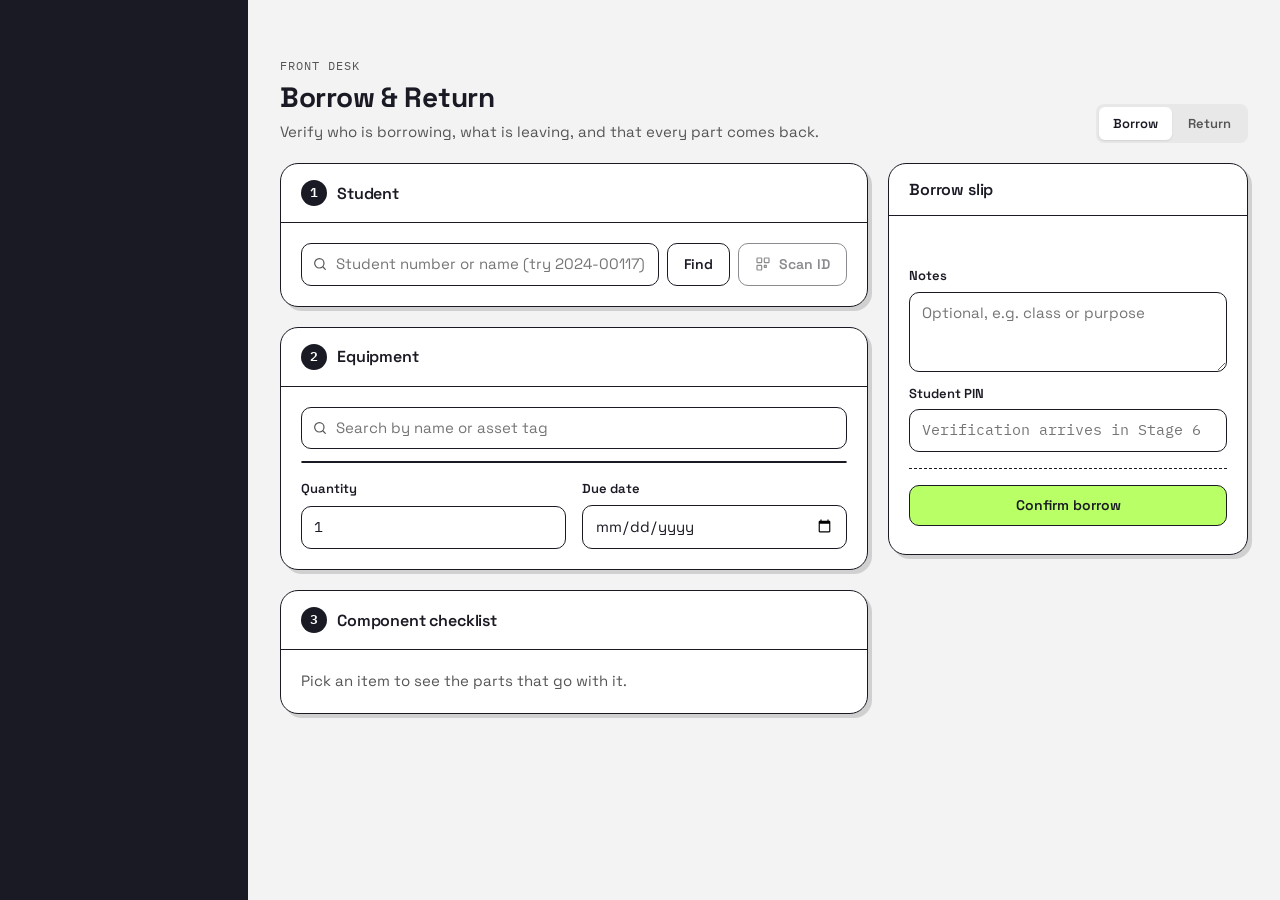
==== commit 3773d625: "Update Smart-Verify" ====
--- a/borrow.html
+++ b/borrow.html
@@ -4,6 +4,7 @@
   <meta charset="utf-8">
   <meta name="viewport" content="width=device-width, initial-scale=1">
   <title>Borrow &amp; Return · Smart-Verify</title>
+  <script src="js/theme-init.js"></script>
   <link rel="preconnect" href="https://fonts.googleapis.com">
   <link rel="preconnect" href="https://fonts.gstatic.com" crossorigin>
   <link rel="stylesheet" href="https://fonts.googleapis.com/css2?family=IBM+Plex+Mono:wght@400;500;600&family=IBM+Plex+Sans:wght@400;500;600;700&family=Space+Grotesk:wght@400;500;600;700&display=swap">
--- a/css/styles.css
+++ b/css/styles.css
@@ -100,6 +100,7 @@
   position: absolute; width: 1px; height: 1px; overflow: hidden;
   clip: rect(0 0 0 0); white-space: nowrap;
 }
+[hidden] { display: none !important; }
 
 :focus-visible { outline: 2px solid var(--green); outline-offset: 2px; }
 
@@ -131,7 +132,7 @@
   padding: 0 8px;
 }
 .sidebar-head { display: flex; align-items: center; justify-content: space-between; }
-.sidebar-close { display: none; color: inherit; }
+.sidebar-close { display: grid; color: inherit; }
 .brand-mark {
   width: 40px; height: 40px;
   border: 1px solid var(--ink);
@@ -190,7 +191,15 @@
 .sidebar-foot .who { font-size: 13px; line-height: 1.3; min-width: 0; }
 .sidebar-foot .who strong { display: block; color: #fff; font-weight: 600; }
 .sidebar-foot .who span { color: #a2ada5; font-size: 12px; }
-.sidebar-foot a { margin-left: auto; color: #a2ada5; font-size: 12px; }
+.sidebar-signout {
+  margin-left: auto;
+  padding: 0;
+  border: 0;
+  background: transparent;
+  color: #a2ada5;
+  font-size: 12px;
+  cursor: pointer;
+}
 
 .main { min-width: 0; display: flex; flex-direction: column; }
 
@@ -231,7 +240,7 @@
 .content { padding: 0 32px 48px; display: grid; gap: 20px; }
 .content > * { min-width: 0; }
 
-.menu-toggle { display: none; }
+.menu-toggle { display: inline-flex; }
 
 /* 4. Components ------------------------------------------------------------ */
 
@@ -353,6 +362,11 @@
   border-color: var(--green);
   box-shadow: 0 0 0 3px var(--blue-soft);
 }
+.input[aria-invalid="true"], .input[aria-invalid="true"]:focus {
+  border-color: var(--red);
+  box-shadow: 0 0 0 2px var(--red-soft);
+}
+.field-error { color: var(--red); font-size: 12px; line-height: 1.35; }
 .textarea { min-height: 80px; resize: vertical; }
 .form-grid { display: grid; grid-template-columns: repeat(2, minmax(0, 1fr)); gap: 16px; }
 .form-grid .span-2 { grid-column: span 2; }
@@ -392,6 +406,12 @@
   color: var(--text);
   box-shadow: 0 1px 2px rgba(32, 40, 36, 0.1);
 }
+.auth-modes {
+  display: grid;
+  grid-template-columns: repeat(2, minmax(0, 1fr));
+  width: 100%;
+}
+.auth-modes button { padding: 10px 8px; }
 
 /* Checklist */
 .checklist { list-style: none; margin: 0; padding: 0; display: grid; gap: 6px; }
@@ -774,7 +794,54 @@
 .auth-panel > .theme-toggle { position: absolute; top: 24px; right: 24px; }
 .auth-card { width: min(400px, 100%); display: grid; gap: 22px; }
 .auth-card h2 { font-size: 24px; }
+.auth-flow-copy {
+  margin-top: 6px;
+  color: var(--muted);
+  font-size: 13px;
+  line-height: 1.5;
+}
 .auth-card form { display: grid; gap: 16px; }
+.field-hint {
+  display: block;
+  margin-top: 5px;
+  color: var(--muted);
+  font-size: 12px;
+  line-height: 1.45;
+}
+.auth-links {
+  display: flex;
+  flex-wrap: wrap;
+  justify-content: center;
+  gap: 8px 16px;
+}
+.auth-link-bar {
+  display: grid;
+  grid-template-columns: repeat(2, minmax(0, 1fr));
+  align-items: start;
+  gap: 8px;
+  margin-top: -4px;
+  padding-top: 12px;
+  border-top: 1px solid var(--line);
+}
+.auth-links-single {
+  margin-top: -4px;
+  padding-top: 4px;
+}
+.auth-link {
+  border: 0;
+  min-width: 0;
+  padding: 6px 7px;
+  border-radius: var(--radius-sm);
+  background: none;
+  color: var(--green);
+  font: inherit;
+  font-size: 12px;
+  line-height: 1.4;
+  text-align: center;
+  cursor: pointer;
+}
+.auth-link:hover { background: var(--green-soft); text-decoration: underline; }
+.auth-link:focus-visible { outline: 2px solid var(--green); outline-offset: 3px; }
 .auth-note {
   font-size: 13px;
   background: var(--amber-soft);
@@ -783,13 +850,17 @@
   border-radius: var(--radius-sm);
   border: 1px solid var(--notice-border);
 }
+.auth-status {
+  font-size: 13px;
+  color: var(--green);
+}
+.auth-status.error { color: var(--red); }
 .divider {
   display: flex; align-items: center; gap: 12px;
   font-size: 12px; color: var(--muted); font-family: var(--font-mono);
   text-transform: uppercase; letter-spacing: 0.06em;
 }
 .divider::before, .divider::after { content: ""; flex: 1; height: 1px; background: var(--line); }
-.preview-links { display: grid; grid-template-columns: 1fr 1fr; gap: 10px; }
 
 /* 7. Responsive ------------------------------------------------------------ */
 @media (max-width: 1100px) {
@@ -804,9 +875,7 @@
     position: fixed; inset: 0 auto 0 0; width: 260px; z-index: 50;
     transform: translateX(-100%); transition: transform 0.2s;
   }
-  .sidebar.open { transform: none; box-shadow: 0 0 0 100vmax rgba(32, 40, 36, 0.4); }
-  .sidebar-close { display: grid; }
-  .menu-toggle { display: inline-flex; }
+  .sidebar.open { transform: none; visibility: visible; box-shadow: 0 0 0 100vmax rgba(32, 40, 36, 0.4); }
   .page-head, .content { padding-left: 18px; padding-right: 18px; }
   .preview-banner { padding: 8px 18px; }
   .auth { grid-template-columns: 1fr; }
@@ -815,6 +884,18 @@
   .auth-hero h1 { font-size: 32px; }
   .auth-brand::after { display: none; }
   .quick-actions { grid-template-columns: 1fr; }
+}
+
+@media (min-width: 861px) {
+  .app { grid-template-columns: 248px minmax(0, 1fr); transition: grid-template-columns 0.2s ease; }
+  .app.nav-collapsed { grid-template-columns: 0 minmax(0, 1fr); }
+  .app.nav-collapsed .sidebar {
+    width: 0;
+    padding-left: 0;
+    padding-right: 0;
+    overflow: hidden;
+    visibility: hidden;
+  }
 }
 
 @media (max-width: 560px) {
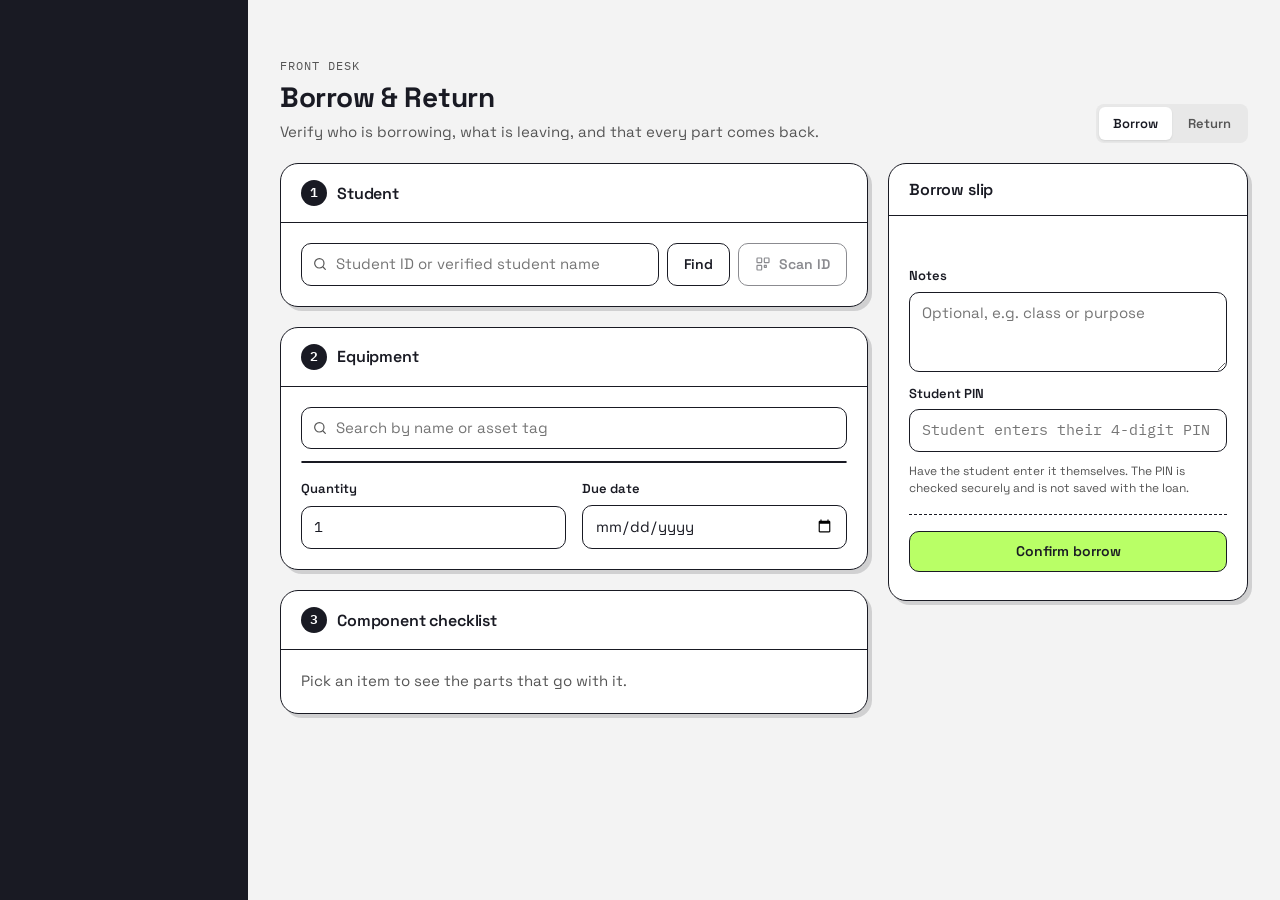
==== commit 2a225373: "database for equipments" ====
--- a/borrow.html
+++ b/borrow.html
@@ -39,8 +39,7 @@
                   <div class="input-icon">
                     <svg viewBox="0 0 24 24" fill="none" stroke="currentColor" stroke-width="1.8" stroke-linecap="round" aria-hidden="true"><circle cx="11" cy="11" r="7"/><path d="M20 20l-3.5-3.5"/></svg>
                     <label class="visually-hidden" for="student-search">Student number or name</label>
-                    <input class="input" id="student-search" list="student-options" placeholder="Student number or name (try 2024-00117)" autocomplete="off">
-                    <datalist id="student-options"></datalist>
+                    <input class="input" id="student-search" placeholder="Student ID or verified student name" autocomplete="off">
                   </div>
                   <button class="btn" type="button" id="find-student">Find</button>
                   <button class="btn" type="button" disabled title="QR scanning arrives in Stage 6">
@@ -93,7 +92,8 @@
               </div>
               <div class="field" style="margin-top:12px">
                 <label for="pin">Student PIN</label>
-                <input class="input mono" id="pin" type="password" inputmode="numeric" placeholder="Verification arrives in Stage 6" disabled>
+                <input class="input mono" id="pin" type="password" inputmode="numeric" maxlength="4" placeholder="Student enters their 4-digit PIN" disabled>
+                <small class="field-hint">Have the student enter it themselves. The PIN is checked securely and is not saved with the loan.</small>
               </div>
               <div class="ticket">
                 <button class="btn btn-green btn-block" type="button" id="confirm-borrow">Confirm borrow</button>
--- a/css/styles.css
+++ b/css/styles.css
@@ -480,6 +480,17 @@
 }
 .thumb img { width: 100%; height: 100%; object-fit: cover; }
 
+.scan-equipment-photo {
+  min-height: 180px;
+  display: grid;
+  place-items: center;
+  padding: 16px;
+  border-radius: var(--radius);
+  background: var(--paper-2);
+}
+.scan-equipment-photo .thumb { width: 100%; height: 180px; font-size: 32px; }
+.scan-equipment-name { font-size: 20px; margin-bottom: 6px; }
+
 /* Modal (native <dialog>) */
 dialog.modal {
   border: 0;
@@ -693,6 +704,7 @@
 
 /* Borrow / return */
 .workflow { display: grid; grid-template-columns: 1fr 360px; gap: 20px; align-items: start; }
+.workflow[hidden] { display: none; }
 .steps { display: grid; gap: 20px; }
 .step-num {
   width: 26px; height: 26px; border-radius: 50%;
@@ -873,9 +885,44 @@
   .app { grid-template-columns: 1fr; }
   .sidebar {
     position: fixed; inset: 0 auto 0 0; width: 260px; z-index: 50;
+    height: 100vh;
+    height: 100dvh;
+    max-height: 100dvh;
+    display: grid;
+    grid-template-rows: auto minmax(0, 1fr) auto;
+    gap: 16px;
+    overflow: hidden;
+    padding-bottom: 0;
     transform: translateX(-100%); transition: transform 0.2s;
   }
   .sidebar.open { transform: none; visibility: visible; box-shadow: 0 0 0 100vmax rgba(32, 40, 36, 0.4); }
+  .sidebar .nav {
+    min-height: 0;
+    overflow-y: auto;
+    overscroll-behavior: contain;
+    -webkit-overflow-scrolling: touch;
+  }
+  .sidebar-foot {
+    min-height: 0;
+    margin-top: 0;
+    padding: 12px 8px max(12px, env(safe-area-inset-bottom, 0px));
+    background: var(--ink);
+    flex-wrap: wrap;
+    gap: 12px;
+  }
+  .sidebar-foot .who { flex: 1; }
+  .sidebar-signout {
+    flex: 0 0 100%;
+    min-height: 44px;
+    margin-left: 0;
+    padding: 10px 12px;
+    border: 1px solid var(--ink-3);
+    border-radius: var(--radius-sm);
+    color: #fff;
+    font-size: 14px;
+    text-align: center;
+  }
+  .sidebar-signout:hover { background: var(--ink-2); }
   .page-head, .content { padding-left: 18px; padding-right: 18px; }
   .preview-banner { padding: 8px 18px; }
   .auth { grid-template-columns: 1fr; }
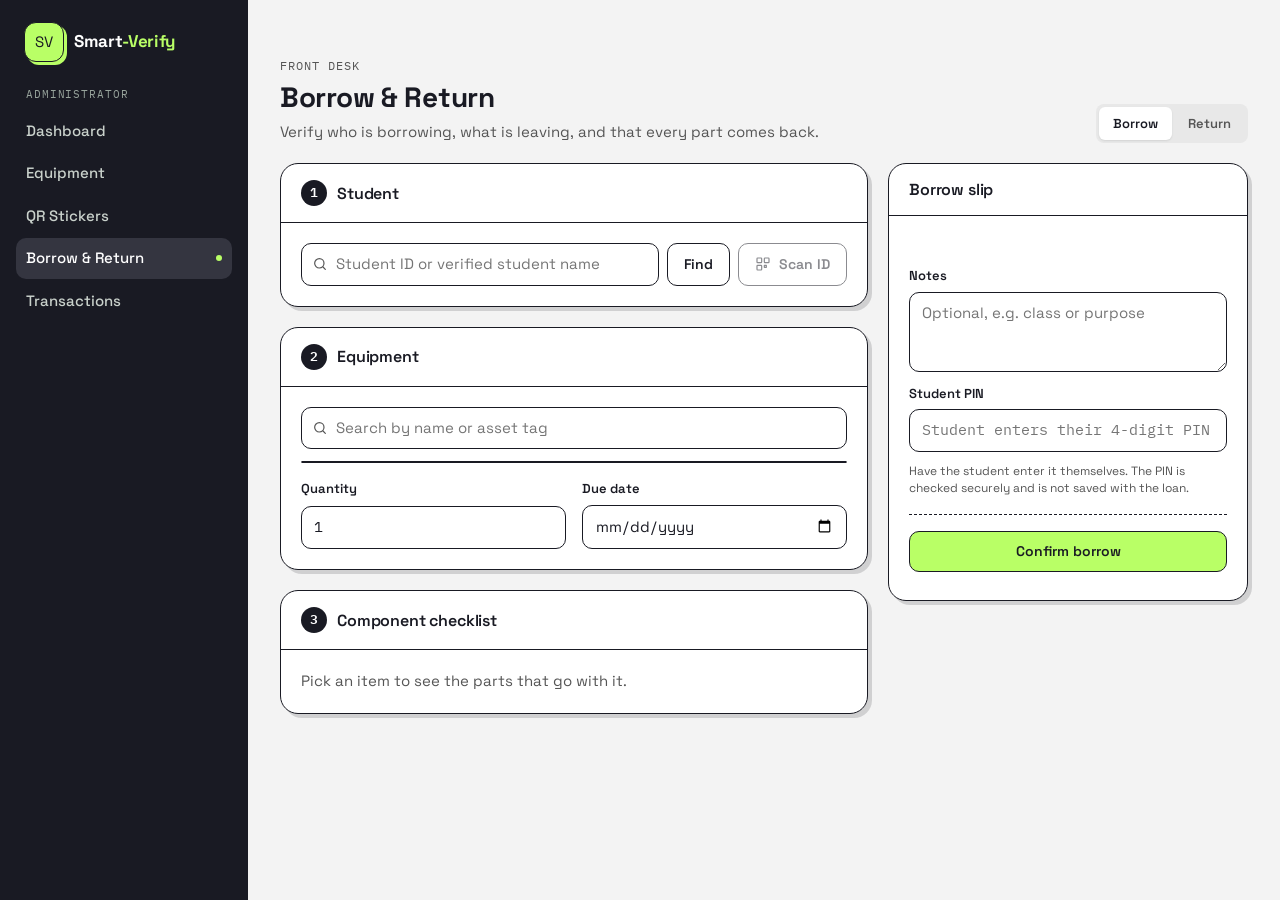
==== commit f941bbad: "Fix sidebar navigation flash" ====
--- a/borrow.html
+++ b/borrow.html
@@ -3,6 +3,7 @@
 <head>
   <meta charset="utf-8">
   <meta name="viewport" content="width=device-width, initial-scale=1">
+  <meta name="view-transition" content="same-origin">
   <title>Borrow &amp; Return · Smart-Verify</title>
   <script src="js/theme-init.js"></script>
   <link rel="preconnect" href="https://fonts.googleapis.com">
@@ -13,6 +14,7 @@
 <body>
   <div class="app">
     <aside class="sidebar" id="sidebar"></aside>
+    <script src="js/nav-fallback.js"></script>
 
     <div class="main">
       <header class="page-head">
--- a/css/styles.css
+++ b/css/styles.css
@@ -121,7 +121,11 @@
   position: sticky;
   top: 0;
   height: 100vh;
-}
+  view-transition-name: app-sidebar;
+}
+
+::view-transition-old(app-sidebar),
+::view-transition-new(app-sidebar) { animation: none; }
 
 .brand {
   display: flex;
